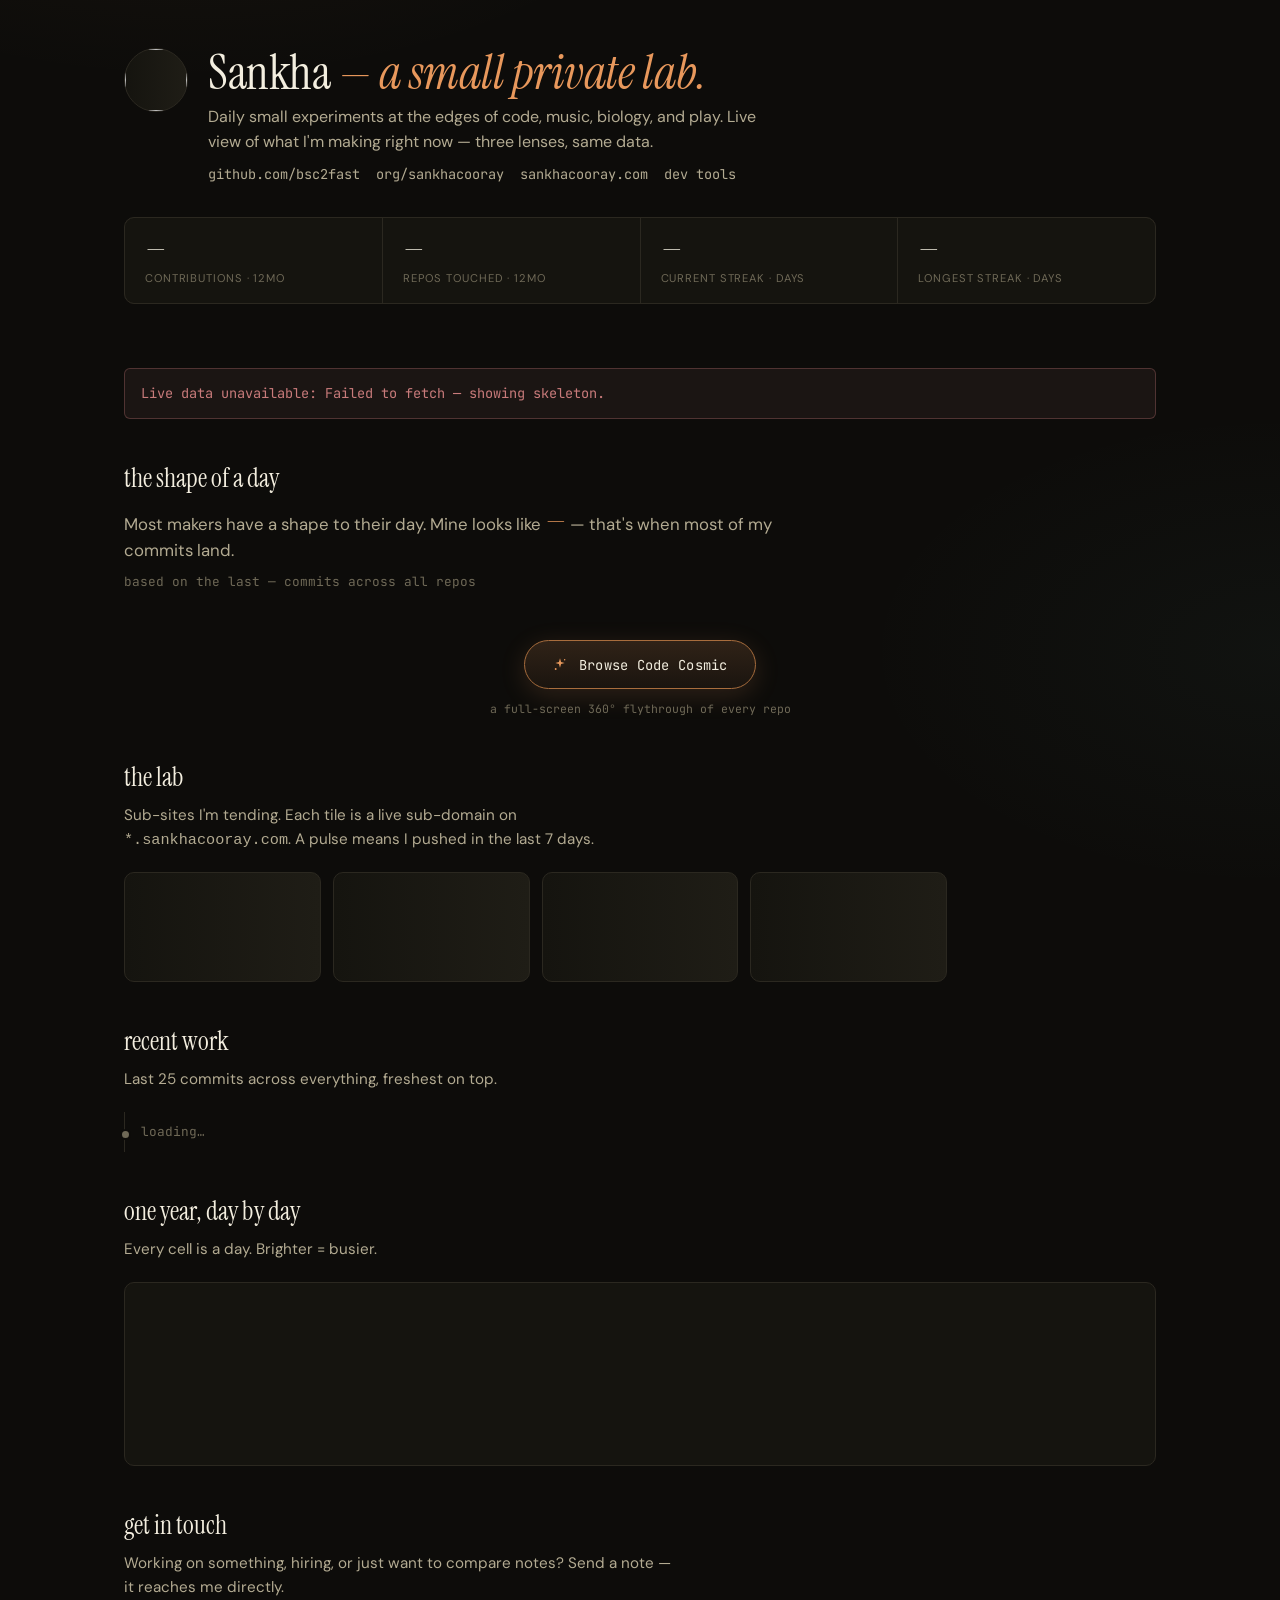
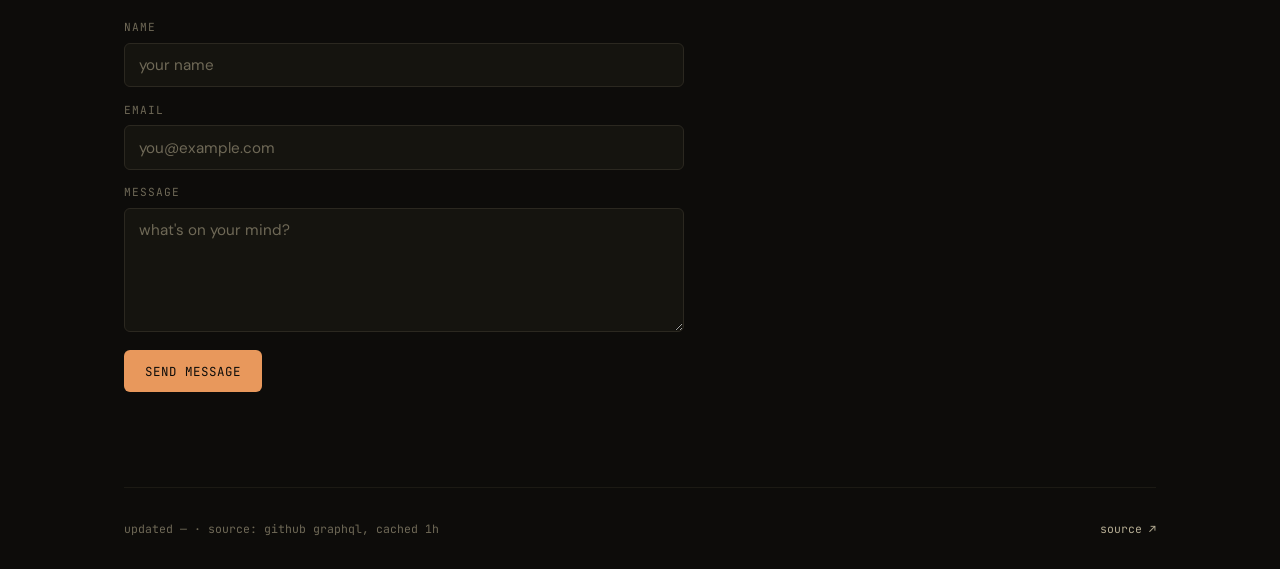
==== activity/index.html @ ef00cf11 "Turn dev into the developer-tools hub; move the GitHub activity dashboard to /activity/ - index.html" ====
<!DOCTYPE html>
<html lang="en">
<head>
<meta charset="UTF-8">
<meta name="viewport" content="width=device-width, initial-scale=1.0, viewport-fit=cover">
<title>dev — Sankha Cooray · a small private lab</title>
<meta name="description" content="Live view of what Sankha is making — a 365-day contribution canvas, the daily rhythm of commits, and a full-screen 360° cosmos of repos. Built from the GitHub GraphQL API.">
<link rel="canonical" href="https://dev.sankhacooray.com/activity/">

<meta property="og:type" content="website">
<meta property="og:site_name" content="dev — Sankha Cooray">
<meta property="og:title" content="dev — Sankha Cooray · a small private lab">
<meta property="og:description" content="Live view of what Sankha is making — a year of small daily experiments, with a 360° cosmos of every repo you can fly through.">
<meta property="og:url" content="https://dev.sankhacooray.com/activity/">
<meta property="og:image" content="https://dev.sankhacooray.com/assets/og-image.png">
<meta property="og:image:width" content="1200">
<meta property="og:image:height" content="630">
<meta property="og:image:alt" content="dev — a live view of what Sankha Cooray is making, from the GitHub API">
<meta property="og:locale" content="en_US">

<meta name="twitter:card" content="summary_large_image">
<meta name="twitter:title" content="dev — Sankha Cooray · a small private lab">
<meta name="twitter:description" content="A year of small daily experiments — with a 360° cosmos of every repo.">
<meta name="twitter:image" content="https://dev.sankhacooray.com/assets/og-image.png">
<meta name="twitter:image:alt" content="dev — a live view of what Sankha Cooray is making, from the GitHub API">

<link rel="icon" type="image/svg+xml" href="../assets/icon.svg">
<link rel="apple-touch-icon" sizes="180x180" href="../assets/apple-touch-icon.png">
<link rel="manifest" href="manifest.webmanifest">
<meta name="theme-color" content="#0d0c0a">
<meta name="apple-mobile-web-app-capable" content="yes">
<meta name="apple-mobile-web-app-status-bar-style" content="black-translucent">
<meta name="apple-mobile-web-app-title" content="dev">

<link href="https://fonts.googleapis.com/css2?family=Instrument+Serif:ital@0;1&family=DM+Sans:wght@300;400;500;600;700&family=JetBrains+Mono:wght@400;500&display=swap" rel="stylesheet">

<style>
:root {
  --bg: #0d0c0a;
  --surface: #15140f;
  --surface-2: #1f1d16;
  --border: #2b2820;
  --border-soft: #1c1a14;
  --text: #f3eedf;
  --text-dim: #b3ab92;
  --text-muted: #6f6957;
  --accent: #e8985c;        /* saffron */
  --accent-dim: #a86d3d;
  --accent-soft: rgba(232,152,92,0.10);
  --teal: #6fb8ad;          /* muted teal */
  --teal-dim: #4a847b;
  --teal-soft: rgba(111,184,173,0.10);
  --rose: #c97b7b;
  --radius: 10px;
  --radius-sm: 6px;
  --maxw: 1080px;
}

* { margin: 0; padding: 0; box-sizing: border-box; }
html { scroll-behavior: smooth; -webkit-text-size-adjust: 100%; }

body {
  font-family: 'DM Sans', system-ui, sans-serif;
  background: var(--bg);
  color: var(--text);
  min-height: 100vh;
  line-height: 1.55;
  -webkit-font-smoothing: antialiased;
  background-image:
    radial-gradient(900px 500px at 15% -10%, rgba(232,152,92,0.06), transparent 60%),
    radial-gradient(700px 400px at 100% 30%, rgba(111,184,173,0.04), transparent 60%);
}

a { color: var(--accent); text-decoration: none; }
a:hover { color: var(--text); }

.container { max-width: var(--maxw); margin: 0 auto; padding: 0 1.5rem; }

/* ───────── header ───────── */
header.site {
  padding: 3rem 0 1.5rem;
}
.site-id {
  display: flex; gap: 1.25rem; align-items: flex-start;
  flex-wrap: wrap;
}
.site-id > div { min-width: 0; flex: 1 1 240px; }
.avatar {
  width: 64px; height: 64px; border-radius: 50%;
  background: var(--surface-2);
  border: 1px solid var(--border);
  object-fit: cover;
  flex-shrink: 0;
}
.site-id h1 {
  font-family: 'Instrument Serif', serif;
  font-weight: 400;
  font-size: clamp(2.2rem, 5vw, 3rem);
  line-height: 1.05;
  letter-spacing: -0.01em;
  color: var(--text);
}
.site-id h1 .accent { color: var(--accent); font-style: italic; }
.site-id .sub {
  color: var(--text-dim);
  font-size: 1rem;
  margin-top: 0.4rem;
  max-width: 50ch;
}
.site-id .links {
  margin-top: 0.6rem;
  display: flex; gap: 0.5rem 1rem; flex-wrap: wrap;
  font-size: 0.85rem;
  font-family: 'JetBrains Mono', monospace;
  color: var(--text-muted);
}
.site-id .sub { overflow-wrap: anywhere; }
.site-id .links a { color: var(--text-dim); }
.site-id .links a:hover { color: var(--accent); }

/* ───────── stats strip ───────── */
.stats {
  display: grid;
  grid-template-columns: repeat(4, 1fr);
  gap: 1px;
  background: var(--border);
  border: 1px solid var(--border);
  border-radius: var(--radius);
  margin: 2rem 0 1.5rem;
  overflow: hidden;
}
.stat {
  background: var(--surface);
  padding: 1rem 1.25rem;
}
.stat .n {
  font-family: 'Instrument Serif', serif;
  font-size: 1.85rem;
  line-height: 1;
  color: var(--text);
}
.stat .l {
  font-size: 0.7rem;
  text-transform: uppercase;
  letter-spacing: 0.08em;
  color: var(--text-muted);
  margin-top: 0.4rem;
}
@media (max-width: 640px) {
  .stats { grid-template-columns: repeat(2, 1fr); }
}

/* ───────── view container ───────── */
.view { display: none; }
.view.active { display: block; }

section.block { margin: 2.5rem 0; }
section.block h2 {
  font-family: 'Instrument Serif', serif;
  font-weight: 400;
  font-size: 1.6rem;
  color: var(--text);
  margin-bottom: 0.4rem;
}
section.block .lead {
  color: var(--text-dim);
  font-size: 0.95rem;
  max-width: 55ch;
  margin-bottom: 1.25rem;
}

/* ───────── LAB view ───────── */
.lab-grid {
  display: grid;
  grid-template-columns: repeat(auto-fill, minmax(170px, 1fr));
  gap: 0.75rem;
}
.lab-tile {
  --card-glow: rgba(232,152,92,0.18);   /* saffron (default) */
  background: var(--surface);
  border: 1px solid var(--border);
  border-radius: var(--radius);
  padding: 1rem;
  display: flex; flex-direction: column;
  min-height: 110px;
  position: relative;
  transition: border-color 160ms, background 160ms;
  overflow: hidden;
}
/* cycle the brand palette across the grid */
.lab-tile:nth-child(3n+2) { --card-glow: rgba(111,184,173,0.18); } /* teal */
.lab-tile:nth-child(3n)   { --card-glow: rgba(201,123,123,0.20); } /* rose */
/* imbalanced gradient wash — anchored off-corner, revealed on hover */
.lab-tile::before {
  content: "";
  position: absolute;
  inset: 0;
  z-index: 0;
  border-radius: inherit;
  background:
    radial-gradient(135% 105% at 12% 0%, var(--card-glow), transparent 58%),
    radial-gradient(90% 80% at 108% 112%, var(--card-glow), transparent 62%);
  opacity: 0;
  transition: opacity 200ms ease;
  pointer-events: none;
}
.lab-tile > * { position: relative; z-index: 1; }
.lab-tile:hover::before { opacity: 1; }
.lab-tile:hover {
  background: var(--surface-2);
}
.lab-tile .tname {
  font-family: 'JetBrains Mono', monospace;
  font-size: 0.85rem;
  color: var(--text);
  font-weight: 500;
  line-height: 1.25;
  word-break: break-word;
}
.lab-tile .tdesc {
  font-size: 0.78rem;
  color: var(--text-dim);
  margin-top: 0.4rem;
  flex: 1;
  display: -webkit-box;
  -webkit-line-clamp: 3;
  -webkit-box-orient: vertical;
  overflow: hidden;
}
.lab-tile .tmeta {
  display: flex; justify-content: space-between; align-items: center;
  margin-top: 0.75rem;
  font-family: 'JetBrains Mono', monospace;
  font-size: 0.7rem;
  color: var(--text-muted);
}
.lab-tile .lang-dot {
  display: inline-block;
  width: 8px; height: 8px;
  border-radius: 50%;
  margin-right: 0.4rem;
  vertical-align: middle;
}
.lab-tile .pulse {
  position: absolute; top: 0.6rem; right: 0.6rem;
  width: 7px; height: 7px; border-radius: 50%;
  background: var(--accent);
  box-shadow: 0 0 0 0 var(--accent);
}
.lab-tile.fresh .pulse { animation: pulse 1.8s ease-out infinite; }
@keyframes pulse {
  0%   { box-shadow: 0 0 0 0 rgba(232,152,92,0.55); }
  70%  { box-shadow: 0 0 0 10px rgba(232,152,92,0); }
  100% { box-shadow: 0 0 0 0 rgba(232,152,92,0); }
}

/* commit feed */
.commit-feed {
  list-style: none;
  border-left: 1px solid var(--border);
  padding-left: 1rem;
}
.commit-feed li {
  padding: 0.65rem 0;
  border-bottom: 1px dashed var(--border-soft);
  position: relative;
}
.commit-feed li:last-child { border-bottom: 0; }
.commit-feed li::before {
  content: '';
  position: absolute;
  left: -1.3rem;
  top: 1.05rem;
  width: 7px; height: 7px;
  border-radius: 50%;
  background: var(--text-muted);
  border: 2px solid var(--bg);
}
.commit-feed li.fresh::before { background: var(--accent); }
.commit-feed .cmsg {
  color: var(--text);
  font-size: 0.92rem;
  line-height: 1.4;
}
.commit-feed .cmeta {
  font-family: 'JetBrains Mono', monospace;
  font-size: 0.72rem;
  color: var(--text-muted);
  margin-top: 0.2rem;
}
.commit-feed .cmeta a { color: var(--text-dim); }
.commit-feed .cmeta a:hover { color: var(--accent); }

/* contribution calendar */
.calendar-wrap {
  background: var(--surface);
  border: 1px solid var(--border);
  border-radius: var(--radius);
  padding: 1rem;
  overflow-x: auto;
}
.calendar-svg { display: block; min-width: 100%; }
.cal-cell { transition: fill 200ms; }
.cal-month-label, .cal-weekday-label {
  font-family: 'JetBrains Mono', monospace;
  font-size: 9px;
  fill: var(--text-muted);
}

/* ───────── RHYTHM · flattened summary ───────── */
.rhythm-line {
  color: var(--text-dim);
  font-size: 1.05rem;
  max-width: 56ch;
  margin-bottom: 0.6rem;
}
.rhythm-line .big {
  font-family: 'Instrument Serif', serif;
  font-size: 1.9rem;
  color: var(--accent);
  font-style: italic;
  line-height: 1;
}

/* ───────── "Browse Code Cosmic" feature button (centered CTA) ───────── */
.cosmic-cta {
  display: flex; flex-direction: column; align-items: center;
  text-align: center;
  margin: 3rem 0 2.5rem;
}
.cosmic-launch {
  display: inline-flex; align-items: center; gap: 0.65rem;
  padding: 0.9rem 1.7rem;
  background: linear-gradient(180deg, rgba(232,152,92,0.16), rgba(232,152,92,0.06));
  border: 1px solid var(--accent-dim);
  border-radius: 999px;
  color: var(--text);
  font-family: 'JetBrains Mono', monospace;
  font-size: 0.86rem;
  letter-spacing: 0.02em;
  cursor: pointer;
  box-shadow: 0 6px 26px rgba(232,152,92,0.16);
  transition: border-color 200ms, color 200ms, transform 160ms, box-shadow 200ms, background 200ms;
}
.cosmic-launch:hover {
  color: var(--bg);
  background: var(--accent);
  border-color: var(--accent);
  box-shadow: 0 10px 34px rgba(232,152,92,0.32);
}
.cosmic-launch .fab-spark {
  width: 16px; height: 16px; color: var(--accent); flex: 0 0 auto;
  animation: fab-twinkle 3.2s ease-in-out infinite;
}
.cosmic-launch:hover .fab-spark { color: var(--bg); }
@keyframes fab-twinkle {
  0%, 100% { opacity: 0.6; transform: scale(0.92) rotate(0deg); }
  50%      { opacity: 1;   transform: scale(1.08) rotate(8deg); }
}
.cosmic-cta-sub {
  margin-top: 0.7rem;
  font-family: 'JetBrains Mono', monospace;
  font-size: 0.72rem;
  color: var(--text-muted);
}

/* ───────── COSMIC · full-screen 360° overlay ───────── */
.cosmic-overlay {
  position: fixed; inset: 0;
  z-index: 1000;
  background: radial-gradient(ellipse at 50% 45%, #14120d 0%, #060504 70%, #000 100%);
  overflow: hidden;
  touch-action: none;
  opacity: 0;
  transition: opacity 320ms ease;
}
.cosmic-overlay[hidden] { display: none; }
.cosmic-overlay.show { opacity: 1; }
#cosmic-canvas { position: absolute; inset: 0; width: 100%; height: 100%; display: block; }

/* center reticle — the "you are looking here" focus ring */
.cosmic-reticle {
  position: absolute; left: 50%; top: 50%;
  width: 46px; height: 46px; margin: -23px 0 0 -23px;
  border: 1px solid rgba(243,238,223,0.22);
  border-radius: 50%;
  pointer-events: none;
  transition: border-color 160ms, transform 160ms;
}
.cosmic-reticle::after {
  content: ''; position: absolute; left: 50%; top: 50%;
  width: 3px; height: 3px; margin: -1.5px 0 0 -1.5px;
  border-radius: 50%; background: rgba(243,238,223,0.45);
}
.cosmic-overlay.locked .cosmic-reticle {
  border-color: var(--accent);
  transform: scale(1.12);
}

/* floating tooltip / label for the focused star */
.cosmic-tip {
  position: absolute;
  pointer-events: none;
  transform: translate(-50%, -140%);
  background: rgba(8,7,5,0.86);
  border: 1px solid var(--border);
  border-radius: var(--radius-sm);
  padding: 0.55rem 0.7rem;
  font-family: 'JetBrains Mono', monospace;
  font-size: 0.76rem;
  color: var(--text);
  max-width: 260px;
  opacity: 0;
  transition: opacity 140ms;
  z-index: 1010;
  white-space: nowrap;
}
.cosmic-tip.show { opacity: 1; }
.cosmic-tip .tt-name { color: var(--accent); font-weight: 500; }
.cosmic-tip .tt-meta { color: var(--text-dim); font-size: 0.7rem; margin-top: 0.25rem; white-space: normal; }
.cosmic-tip .tt-open { color: var(--teal); font-size: 0.66rem; margin-top: 0.4rem; letter-spacing: 0.05em; }

/* overlay chrome */
.cosmic-ui {
  position: absolute; left: 1.5rem; bottom: 1.4rem;
  z-index: 1010; pointer-events: none;
  max-width: min(70vw, 460px);
}
.cosmic-ui .cosmic-title {
  font-family: 'Instrument Serif', serif;
  font-size: 1.7rem; color: var(--text); line-height: 1;
}
.cosmic-ui .cosmic-hint {
  margin-top: 0.5rem;
  font-family: 'JetBrains Mono', monospace;
  font-size: 0.72rem; color: var(--text-muted); line-height: 1.5;
}
.cosmic-legend {
  position: absolute; right: 1.5rem; bottom: 1.4rem;
  z-index: 1010; pointer-events: none;
  display: flex; flex-direction: column; gap: 0.35rem;
  font-family: 'JetBrains Mono', monospace;
  font-size: 0.68rem; color: var(--text-muted);
  text-align: right;
}
@media (max-width: 640px) { .cosmic-legend { display: none; } }
.cosmic-close {
  position: absolute; right: 1.1rem; top: 1.1rem;
  z-index: 1010;
  width: 42px; height: 42px; border-radius: 50%;
  display: grid; place-items: center;
  background: rgba(8,7,5,0.6);
  border: 1px solid var(--border);
  color: var(--text-dim);
  font-size: 1.1rem; cursor: pointer;
  backdrop-filter: blur(6px); -webkit-backdrop-filter: blur(6px);
  transition: color 160ms, border-color 160ms, transform 160ms;
}
.cosmic-close:hover { color: var(--text); border-color: var(--accent-dim); transform: rotate(90deg); }
.cosmic-motion {
  position: absolute; left: 50%; top: 50%; transform: translate(-50%, -50%);
  z-index: 1020;
  padding: 0.85rem 1.4rem;
  background: var(--accent); color: var(--bg);
  border: 0; border-radius: 999px;
  font-family: 'JetBrains Mono', monospace;
  font-size: 0.82rem; letter-spacing: 0.02em; cursor: pointer;
  box-shadow: 0 8px 30px rgba(232,152,92,0.3);
}
.cosmic-motion[hidden] { display: none; }

/* ───────── footer ───────── */
footer.site {
  margin: 4rem 0 2rem;
  padding-top: 2rem;
  border-top: 1px solid var(--border-soft);
  color: var(--text-muted);
  font-family: 'JetBrains Mono', monospace;
  font-size: 0.72rem;
  display: flex; justify-content: space-between; flex-wrap: wrap; gap: 0.5rem;
}
footer.site a { color: var(--text-dim); }
footer.site a:hover { color: var(--accent); }

/* ───────── claude · "developing now" ───────── */
.claude-card {
  display: flex; align-items: center; flex-wrap: wrap;
  gap: 1.25rem 2rem;
  background: var(--surface);
  border: 1px solid var(--border);
  border-radius: var(--radius);
  padding: 1rem 1.25rem;
}
.claude-status {
  display: flex; align-items: center; gap: 0.6rem;
  font-family: 'JetBrains Mono', monospace;
  font-size: 0.85rem;
  color: var(--text-dim);
  flex: 1 1 auto;
}
.claude-status .claude-state { color: var(--text); }
.claude-dot {
  width: 9px; height: 9px; border-radius: 50%;
  background: var(--text-muted);
  flex: 0 0 auto;
}
.claude-card.live .claude-dot {
  background: var(--accent);
  box-shadow: 0 0 0 0 var(--accent);
  animation: pulse 1.8s ease-out infinite;
}
.claude-card.live .claude-state { color: var(--accent); }
.claude-metrics {
  display: flex; gap: 1.75rem;
  flex: 0 0 auto;
}
.claude-metrics .cm-n {
  font-family: 'Instrument Serif', serif;
  font-size: 1.5rem; line-height: 1;
  color: var(--text);
}
.claude-metrics .cm-l {
  font-size: 0.65rem;
  text-transform: uppercase;
  letter-spacing: 0.08em;
  color: var(--text-muted);
  margin-top: 0.35rem;
}
@media (max-width: 520px) {
  .claude-metrics { gap: 1.25rem; }
  .claude-metrics .cm-n { font-size: 1.25rem; }
}

/* ───────── loading / error ───────── */
.skeleton {
  background: linear-gradient(90deg, var(--surface) 0%, var(--surface-2) 50%, var(--surface) 100%);
  background-size: 200% 100%;
  animation: shimmer 1.4s linear infinite;
}
@keyframes shimmer {
  0% { background-position: 200% 0; }
  100% { background-position: -200% 0; }
}
.error-banner {
  padding: 0.85rem 1rem;
  background: rgba(201,123,123,0.08);
  border: 1px solid rgba(201,123,123,0.3);
  border-radius: var(--radius-sm);
  color: var(--rose);
  font-size: 0.85rem;
  font-family: 'JetBrains Mono', monospace;
  margin: 1rem 0;
}
.muted { color: var(--text-muted); font-size: 0.8rem; font-family: 'JetBrains Mono', monospace; }

/* ───────── contact form ───────── */
.cf-wrap { max-width: 560px; }
.cf-form[hidden] { display: none; }
.cf-form fieldset { border: 0; margin: 0; padding: 0; display: grid; gap: 0.9rem; }
.cf-form fieldset[disabled] { opacity: .55; }
.cf-field { display: grid; gap: 0.4rem; }
.cf-field label { font-family: 'JetBrains Mono', monospace; font-size: 0.7rem; text-transform: uppercase; letter-spacing: 1px; color: var(--text-muted); }
.cf-field input, .cf-field textarea { width: 100%; box-sizing: border-box; background: var(--surface); border: 1px solid var(--border); border-radius: var(--radius-sm); color: var(--text); font-family: inherit; font-size: 0.95rem; padding: 0.7rem 0.85rem; resize: vertical; transition: border-color .18s ease, box-shadow .18s ease; }
.cf-field input:focus, .cf-field textarea:focus { outline: none; border-color: var(--accent); box-shadow: 0 0 0 3px var(--accent-soft); }
.cf-field input::placeholder, .cf-field textarea::placeholder { color: var(--text-muted); }
.cf-hp { position: absolute; left: -9999px; width: 1px; height: 1px; overflow: hidden; }
.cf-submit { margin-top: 1.1rem; display: inline-flex; align-items: center; justify-content: center; gap: 0.6rem; background: var(--accent); color: var(--bg); border: 0; border-radius: var(--radius-sm); cursor: pointer; font-family: 'JetBrains Mono', monospace; font-size: 0.78rem; text-transform: uppercase; letter-spacing: 1px; padding: 0.8rem 1.3rem; transition: opacity .18s ease, transform .12s ease; }
.cf-submit:hover { opacity: .9; }
.cf-submit:active { transform: translateY(1px); }
.cf-submit.is-loading { pointer-events: none; opacity: .85; }
.cf-spinner { display: none; width: 14px; height: 14px; border: 2px solid rgba(0,0,0,.3); border-top-color: var(--bg); border-radius: 50%; animation: cf-spin .7s linear infinite; }
.cf-submit.is-loading .cf-spinner { display: inline-block; }
@keyframes cf-spin { to { transform: rotate(360deg); } }
.cf-status { min-height: 18px; margin: 0.8rem 0 0; font-size: 0.85rem; color: #ef6b6b; }
.cf-success { padding: 0.5rem 0; }
.cf-success[hidden] { display: none; }
.cf-check { width: 50px; height: 50px; margin-bottom: 1rem; display: grid; place-items: center; border-radius: 50%; background: var(--accent-soft); color: var(--accent); }
.cf-success h3 { font-family: 'Instrument Serif', serif; font-weight: 400; font-size: 1.5rem; }
.cf-success p { color: var(--text-dim); margin: 0.4rem 0 0; font-size: 0.95rem; }
.cf-again { margin-top: 1.2rem; background: transparent; border: 1px solid var(--border); color: var(--text-dim); border-radius: var(--radius-sm); cursor: pointer; font-family: 'JetBrains Mono', monospace; font-size: 0.72rem; text-transform: uppercase; letter-spacing: 1px; padding: 0.6rem 1rem; transition: border-color .18s ease, color .18s ease; }
.cf-again:hover { border-color: var(--accent); color: var(--text); }
</style>
</head>
<body>

<div class="container">

  <header class="site">
    <div class="site-id">
      <img id="avatar" class="avatar skeleton" alt="">
      <div>
        <h1>Sankha <span class="accent">— a small private lab.</span></h1>
        <p class="sub" id="bio">Daily small experiments at the edges of code, music, biology, and play. Live view of what I'm making right now — three lenses, same data.</p>
        <div class="links">
          <a id="link-gh" href="https://github.com/bsc2fast" target="_blank" rel="noopener">github.com/bsc2fast</a>
          <a href="https://github.com/sankhacooray" target="_blank" rel="noopener">org/sankhacooray</a>
          <a href="https://sankhacooray.com" target="_blank" rel="noopener">sankhacooray.com</a>
          <a href="/">dev tools</a>
        </div>
      </div>
    </div>

    <div class="stats" id="stats">
      <div class="stat"><div class="n" id="s-contrib">—</div><div class="l">contributions · 12mo</div></div>
      <div class="stat"><div class="n" id="s-repos">—</div><div class="l">repos touched · 12mo</div></div>
      <div class="stat"><div class="n" id="s-streak">—</div><div class="l">current streak · days</div></div>
      <div class="stat"><div class="n" id="s-longest">—</div><div class="l">longest streak · days</div></div>
    </div>

  </header>

  <main>

    <!-- ───────────── LAB ───────────── -->
    <section class="view view-lab active" id="view-lab">
      <section class="block" id="claude-block" hidden>
        <h2>building with claude</h2>
        <p class="lead">My daily AI pair. The dot is live when a Claude Code session is actively running on my machine right now.</p>
        <div class="claude-card" id="claude-card">
          <div class="claude-status">
            <span class="claude-dot"></span>
            <span class="claude-state" id="claude-state">checking…</span>
          </div>
          <div class="claude-metrics">
            <div><div class="cm-n" id="claude-tok-today">—</div><div class="cm-l">tokens · today</div></div>
            <div><div class="cm-n" id="claude-tok-week">—</div><div class="cm-l">tokens · 7d</div></div>
            <div><div class="cm-n" id="claude-sess-week">—</div><div class="cm-l">sessions · 7d</div></div>
          </div>
        </div>
      </section>

      <section class="block" id="rhythm-block">
        <h2>the shape of a day</h2>
        <p class="rhythm-line">Most makers have a shape to their day. Mine looks like <span class="big" id="peak-hour">—</span> — that's when most of my commits land.</p>
        <p class="muted">based on the last <span id="rhythm-n">—</span> commits across all repos</p>
      </section>

      <section class="cosmic-cta">
        <button class="cosmic-launch" id="cosmicFab" type="button" aria-label="Browse Code Cosmic — open the full-screen 360° cosmos">
          <svg class="fab-spark" viewBox="0 0 24 24" fill="currentColor" aria-hidden="true">
            <path d="M12 2l1.6 5.4L19 9l-5.4 1.6L12 16l-1.6-5.4L5 9l5.4-1.6L12 2z"/>
            <circle cx="19" cy="4" r="1.1"/><circle cx="5.5" cy="18" r="1.4"/>
          </svg>
          <span class="fab-label">Browse Code Cosmic</span>
        </button>
        <p class="cosmic-cta-sub">a full-screen 360° flythrough of every repo</p>
      </section>

      <section class="block">
        <h2>the lab</h2>
        <p class="lead">Sub-sites I'm tending. Each tile is a live sub-domain on <code>*.sankhacooray.com</code>. A pulse means I pushed in the last 7 days.</p>
        <div class="lab-grid" id="lab-grid">
          <div class="lab-tile skeleton" style="height:110px"></div>
          <div class="lab-tile skeleton" style="height:110px"></div>
          <div class="lab-tile skeleton" style="height:110px"></div>
          <div class="lab-tile skeleton" style="height:110px"></div>
        </div>
      </section>

      <section class="block">
        <h2>recent work</h2>
        <p class="lead">Last 25 commits across everything, freshest on top.</p>
        <ul class="commit-feed" id="commit-feed">
          <li class="muted">loading…</li>
        </ul>
      </section>

      <section class="block">
        <h2>one year, day by day</h2>
        <p class="lead">Every cell is a day. Brighter = busier.</p>
        <div class="calendar-wrap"><svg class="calendar-svg" id="calendar-svg"></svg></div>
      </section>

      <section class="block" id="contact">
        <h2>get in touch</h2>
        <p class="lead">Working on something, hiring, or just want to compare notes? Send a note &mdash; it reaches me directly.</p>
        <div class="cf-wrap">
          <form class="cf-form" id="cfForm" novalidate>
            <fieldset id="cfFields">
              <div class="cf-field">
                <label for="cf-name">name</label>
                <input id="cf-name" name="name" type="text" autocomplete="name" required maxlength="200" placeholder="your name" />
              </div>
              <div class="cf-field">
                <label for="cf-email">email</label>
                <input id="cf-email" name="email" type="email" autocomplete="email" required maxlength="200" placeholder="you@example.com" />
              </div>
              <div class="cf-field">
                <label for="cf-message">message</label>
                <textarea id="cf-message" name="message" rows="5" required maxlength="5000" placeholder="what's on your mind?"></textarea>
              </div>
              <div class="cf-hp" aria-hidden="true">
                <label for="cf-company">company</label>
                <input id="cf-company" name="company" type="text" tabindex="-1" autocomplete="off" />
              </div>
            </fieldset>
            <button class="cf-submit" id="cfSubmit" type="submit">
              <span class="cf-label">send message</span>
              <span class="cf-spinner" aria-hidden="true"></span>
            </button>
            <p class="cf-status" id="cfStatus" role="status" aria-live="polite"></p>
          </form>
          <div class="cf-success" id="cfSuccess" hidden>
            <div class="cf-check" aria-hidden="true">
              <svg viewBox="0 0 24 24" width="24" height="24" fill="none" stroke="currentColor" stroke-width="2.5"><path d="M5 13l4 4L19 7"/></svg>
            </div>
            <h3>message sent</h3>
            <p>Thanks for reaching out &mdash; I'll get back to you soon.</p>
            <button class="cf-again" id="cfAgain" type="button">send another</button>
          </div>
        </div>
      </section>

      <script>
      (function () {
        "use strict";
        var APPS_SCRIPT_URL = "https://script.google.com/macros/s/AKfycbzVh7KHZDVkO29XaSiF1zP7LqvwzPy_5yPs4GN4aAofezUaaWaSt36MAwxty_CXe_aSlQ/exec";
        var form = document.getElementById("cfForm");
        if (!form) return;
        var fields = document.getElementById("cfFields");
        var btn = document.getElementById("cfSubmit");
        var statusEl = document.getElementById("cfStatus");
        var success = document.getElementById("cfSuccess");
        var again = document.getElementById("cfAgain");
        var label = btn.querySelector(".cf-label");
        var labelText = label ? label.textContent : "send message";
        function setLoading(loading) {
          fields.disabled = loading; btn.disabled = loading;
          btn.classList.toggle("is-loading", loading);
          btn.setAttribute("aria-busy", loading ? "true" : "false");
          if (label) label.textContent = loading ? "sending…" : labelText;
        }
        function showError(msg) { statusEl.style.color = "#ef6b6b"; statusEl.textContent = msg; }
        function showSuccess() {
          statusEl.textContent = ""; form.hidden = true;
          if (success) { success.hidden = false; success.scrollIntoView({ behavior: "smooth", block: "center" }); }
        }
        function resetToForm() {
          if (success) success.hidden = true; form.reset(); form.hidden = false; statusEl.textContent = "";
          var first = document.getElementById("cf-name");
          if (first) setTimeout(function () { first.focus(); }, 150);
        }
        if (again) again.addEventListener("click", resetToForm);
        form.addEventListener("submit", function (e) {
          e.preventDefault(); statusEl.textContent = "";
          if (!form.checkValidity()) { form.reportValidity(); return; }
          var payload = {
            name: form.elements["name"].value,
            email: form.elements["email"].value,
            message: form.elements["message"].value,
            company: form.elements["company"].value,
            userAgent: navigator.userAgent,
            source: "dev.sankhacooray.com"
          };
          setLoading(true);
          fetch(APPS_SCRIPT_URL, {
            method: "POST",
            headers: { "Content-Type": "text/plain;charset=utf-8" },
            body: JSON.stringify(payload),
            redirect: "follow"
          })
            .then(function (r) { return r.json(); })
            .then(function (data) {
              if (data && data.ok) showSuccess();
              else showError((data && data.message) || "Something went wrong. Please try again.");
            })
            .catch(function () { showError("Network error — please try again, or reach me on LinkedIn."); })
            .finally(function () { setLoading(false); });
        });
      })();
      </script>

    </section>

  </main>

  <footer class="site">
    <div>updated <span id="generated">—</span> · source: github graphql, cached 1h</div>
    <div><a href="https://github.com/sankhacooray/dev-sankhacooray-com" target="_blank" rel="noopener">source ↗</a></div>
  </footer>

</div>

<!-- ───────── full-screen 360° cosmos ───────── -->
<div class="cosmic-overlay" id="cosmicOverlay" hidden aria-hidden="true">
  <canvas id="cosmic-canvas"></canvas>
  <div class="cosmic-reticle" aria-hidden="true"></div>
  <div class="cosmic-tip" id="cosmic-tip"></div>
  <div class="cosmic-ui">
    <div class="cosmic-title">code cosmos</div>
    <p class="cosmic-hint" id="cosmic-hint">swipe on your trackpad — or drag — to glide across the 360° · click a star to open it</p>
  </div>
  <div class="cosmic-legend">
    <span><span style="color:var(--accent)">●</span> touched this week</span>
    <span><span style="color:var(--teal)">●</span> touched this month</span>
    <span><span style="color:var(--text-muted)">●</span> older</span>
  </div>
  <button class="cosmic-close" id="cosmicClose" type="button" aria-label="Close cosmos">✕</button>
  <button class="cosmic-motion" id="cosmicMotion" type="button" hidden>Enable motion to look around</button>
</div>

<script>
const PROXY_URL = 'https://script.google.com/macros/s/AKfycbwE3X7K81BpihyxwlXHO_xvJJGVFLUbTS1eZH5slQAi_v7f0B51PYZqeymjnM_nfoBFow/exec';
const CACHE_KEY = 'dev_sk_v1';
const CACHE_TTL_MS = 30 * 60 * 1000;

// Claude "developing now" status — the analytics proxy's /exec URL
// (analytics-sankhacooray-com). Leave '' to keep the panel hidden until
// the proxy is deployed. The ?source=claude slice is appended below.
const CLAUDE_PROXY_URL = 'https://script.google.com/macros/s/AKfycbwvNZxtG3yOd2YUCDjRxUt9x9BcDP2St-ywC8WcecI_TcqirM3crgTW0qaR_712JTdhdw/exec';

// ────────────────────────────────────────────── data
let DATA = null;

async function load() {
  try {
    const cached = readCache();
    if (cached) { DATA = cached; render(); }
    const fresh = await fetch(PROXY_URL).then(r => r.json());
    if (fresh.error) throw new Error(fresh.error);
    DATA = fresh;
    writeCache(fresh);
    render();
  } catch (err) {
    if (!DATA) showError(err.message);
    console.error(err);
  }
}
function readCache() {
  try {
    const raw = localStorage.getItem(CACHE_KEY); if (!raw) return null;
    const { ts, data } = JSON.parse(raw);
    if (Date.now() - ts > CACHE_TTL_MS) return null;
    return data;
  } catch { return null; }
}
function writeCache(data) {
  try { localStorage.setItem(CACHE_KEY, JSON.stringify({ ts: Date.now(), data })); } catch {}
}
function showError(msg) {
  const el = document.createElement('div');
  el.className = 'error-banner';
  el.textContent = 'Live data unavailable: ' + msg + ' — showing skeleton.';
  document.querySelector('main').prepend(el);
}

// ────────────────────────────────────────────── render
function render() {
  if (!DATA) return;
  // header
  if (DATA.user) {
    const a = document.getElementById('avatar');
    a.src = DATA.user.avatar; a.classList.remove('skeleton');
    if (DATA.user.bio) document.getElementById('bio').textContent = DATA.user.bio;
    if (DATA.user.login) document.getElementById('link-gh').textContent = 'github.com/' + DATA.user.login;
  }
  // stats
  if (DATA.totals) {
    document.getElementById('s-contrib').textContent = fmt(DATA.totals.commitsLast12Months);
    document.getElementById('s-repos').textContent = fmt(DATA.totals.reposWithCommits);
    document.getElementById('s-streak').textContent = fmt(DATA.totals.currentStreak);
    document.getElementById('s-longest').textContent = fmt(DATA.totals.longestStreak);
  }
  renderLab();
  renderCommits();
  renderCalendar();
  renderRhythmSummary();
  if (cosmicOpen) buildCosmicStars();   // refresh the cosmos if it's open when fresh data lands
  if (DATA.generatedAt) {
    document.getElementById('generated').textContent = relTime(DATA.generatedAt);
  }
}

function fmt(n) { return n == null ? '—' : n.toString(); }
function relTime(iso) {
  const d = new Date(iso); const s = Math.floor((Date.now() - d) / 1000);
  if (s < 60) return s + 's ago';
  if (s < 3600) return Math.floor(s/60) + 'm ago';
  if (s < 86400) return Math.floor(s/3600) + 'h ago';
  return Math.floor(s/86400) + 'd ago';
}
function daysAgo(iso) { return Math.floor((Date.now() - new Date(iso)) / 86400000); }

// ────────────────────────────────────────────── LAB · grid of repos
function renderLab() {
  const grid = document.getElementById('lab-grid');
  // Show *-sankhacooray-com tiles first (the "lab"), then top user repos
  const labRepos = (DATA.orgRepos || []).filter(r => r.name.endsWith('-sankhacooray-com') || (DATA.orgRepos || []).length < 8);
  const others = (DATA.orgRepos || []).filter(r => !labRepos.includes(r));
  const list = [...labRepos, ...others].slice(0, 24);
  if (!list.length) { grid.innerHTML = '<p class="muted">no repos loaded</p>'; return; }
  grid.innerHTML = list.map(r => {
    const da = daysAgo(r.pushedAt);
    const fresh = da <= 7;
    const subdomain = r.name.replace(/-sankhacooray-com$/, '');
    const displayName = r.name.endsWith('-sankhacooray-com')
      ? subdomain + '<span style="color:var(--text-muted)">.sankhacooray.com</span>'
      : r.name;
    return `
      <a class="lab-tile ${fresh ? 'fresh' : ''}" href="${r.url}" target="_blank" rel="noopener">
        ${fresh ? '<span class="pulse"></span>' : ''}
        <div class="tname">${displayName}</div>
        <div class="tdesc">${escapeHtml(r.description || '')}</div>
        <div class="tmeta">
          <span>${r.language ? `<span class="lang-dot" style="background:${r.languageColor||'#888'}"></span>${r.language}` : ''}</span>
          <span>${da === 0 ? 'today' : da + 'd'}</span>
        </div>
      </a>`;
  }).join('');
}

function escapeHtml(s) {
  return String(s).replace(/[&<>"']/g, c => ({'&':'&amp;','<':'&lt;','>':'&gt;','"':'&quot;',"'":'&#39;'}[c]));
}

// ────────────────────────────────────────────── LAB · commit feed
function renderCommits() {
  const ul = document.getElementById('commit-feed');
  const list = (DATA.recentCommits || []).slice(0, 25);
  if (!list.length) { ul.innerHTML = '<li class="muted">no recent commits</li>'; return; }
  ul.innerHTML = list.map(c => {
    const da = daysAgo(c.committedDate);
    const fresh = da <= 1;
    return `
      <li class="${fresh ? 'fresh' : ''}">
        <div class="cmsg">${escapeHtml(c.messageHeadline)}</div>
        <div class="cmeta">
          <a href="${c.url}" target="_blank" rel="noopener">${c.repoOwner}/${c.repoName}</a>
          · ${relTime(c.committedDate)}
          · ${c.oid.slice(0,7)}
        </div>
      </li>`;
  }).join('');
}

// ────────────────────────────────────────────── LAB · contribution calendar
function renderCalendar() {
  const svg = document.getElementById('calendar-svg');
  const days = (DATA.contributionCalendar && DATA.contributionCalendar.days) || [];
  if (!days.length) { svg.innerHTML = ''; return; }
  const cell = 11, gap = 2;
  const weeks = Math.ceil(days.length / 7);
  const w = weeks * (cell + gap) + 30, h = 7 * (cell + gap) + 20;
  svg.setAttribute('viewBox', `0 0 ${w} ${h}`);
  svg.setAttribute('width', w);
  svg.setAttribute('height', h);

  // colour ramp — saffron scale
  const max = Math.max(1, ...days.map(d => d.contributionCount));
  function color(n) {
    if (n === 0) return '#1c1a14';
    const t = Math.min(1, n / Math.max(4, max * 0.6));
    // interpolate from dim accent to bright accent
    const dim = [50, 33, 22], bright = [232, 152, 92];
    const c = dim.map((d, i) => Math.round(d + (bright[i] - d) * t));
    return `rgb(${c.join(',')})`;
  }

  const firstWeekday = new Date(days[0].date).getDay(); // 0=Sun
  let svgChildren = '';
  // weekday labels
  ['Mon','Wed','Fri'].forEach((lbl, i) => {
    const wIdx = [1,3,5][i];
    const y = 12 + wIdx * (cell + gap) + cell - 2;
    svgChildren += `<text class="cal-weekday-label" x="0" y="${y}">${lbl}</text>`;
  });
  // month labels
  let lastMonth = -1;
  days.forEach((d, i) => {
    const date = new Date(d.date);
    const wIdx = Math.floor((i + firstWeekday) / 7);
    const dIdx = (i + firstWeekday) % 7;
    if (date.getDate() <= 7 && date.getMonth() !== lastMonth) {
      lastMonth = date.getMonth();
      const x = 22 + wIdx * (cell + gap);
      svgChildren += `<text class="cal-month-label" x="${x}" y="9">${date.toLocaleString('en',{month:'short'}).toLowerCase()}</text>`;
    }
    const x = 22 + wIdx * (cell + gap);
    const y = 12 + dIdx * (cell + gap);
    svgChildren += `<rect class="cal-cell" x="${x}" y="${y}" width="${cell}" height="${cell}" rx="2" fill="${color(d.contributionCount)}"><title>${d.date} · ${d.contributionCount}</title></rect>`;
  });
  svg.innerHTML = svgChildren;
}

// ────────────────────────────────────────────── RHYTHM · flattened summary
function renderRhythmSummary() {
  if (!DATA || !DATA.hoursOfDay) return;
  const h = DATA.hoursOfDay;
  const total = h.reduce((a, b) => a + b, 0);
  const peakIdx = h.indexOf(Math.max(...h));
  document.getElementById('peak-hour').textContent = formatHour(peakIdx) + ' SGT';
  document.getElementById('rhythm-n').textContent = total;
}
function formatHour(h) {
  if (h === 0) return 'midnight';
  if (h === 12) return 'noon';
  return (h % 12 || 12) + (h < 12 ? 'am' : 'pm');
}

// ════════════════════════════════════════════════════════════════════════
// COSMIC · full-screen 360° starfield
// Every repo is a star fixed on a unit sphere around the viewer. You navigate
// by rotating the camera: on desktop, push the cursor to a screen edge to fly
// along that bearing (auto-scroll); on mobile, the device-orientation sensors
// steer the camera so you physically point the phone around the room. The
// camera orientation is held as a QUATERNION end-to-end, so the device path
// never gimbal-locks (no Euler-angle singularity at the poles).
// ════════════════════════════════════════════════════════════════════════
function hash(s) { let h = 0; for (let i = 0; i < s.length; i++) h = (h*31 + s.charCodeAt(i)) | 0; return Math.abs(h); }

// ---- tiny quaternion / vector kit (components ordered x,y,z,w) ----
function qMul(a, b) {
  return [
    a[3]*b[0] + a[0]*b[3] + a[1]*b[2] - a[2]*b[1],
    a[3]*b[1] - a[0]*b[2] + a[1]*b[3] + a[2]*b[0],
    a[3]*b[2] + a[0]*b[1] - a[1]*b[0] + a[2]*b[3],
    a[3]*b[3] - a[0]*b[0] - a[1]*b[1] - a[2]*b[2]
  ];
}
function qConj(q) { return [-q[0], -q[1], -q[2], q[3]]; }
function qAxisAngle(ax, ay, az, ang) {
  const h = ang / 2, s = Math.sin(h);
  return [ax*s, ay*s, az*s, Math.cos(h)];
}
function qRotate(q, v) {                 // rotate vector v by quaternion q
  const x = v[0], y = v[1], z = v[2];
  const qx = q[0], qy = q[1], qz = q[2], qw = q[3];
  const tx = 2*(qy*z - qz*y);
  const ty = 2*(qz*x - qx*z);
  const tz = 2*(qx*y - qy*x);
  return [
    x + qw*tx + (qy*tz - qz*ty),
    y + qw*ty + (qz*tx - qx*tz),
    z + qw*tz + (qx*ty - qy*tx)
  ];
}
// Euler (YXZ order) → quaternion — the convention the orientation sensors use.
function qFromEulerYXZ(x, y, z) {
  const c1 = Math.cos(x/2), c2 = Math.cos(y/2), c3 = Math.cos(z/2);
  const s1 = Math.sin(x/2), s2 = Math.sin(y/2), s3 = Math.sin(z/2);
  return [
    s1*c2*c3 + c1*s2*s3,
    c1*s2*c3 - s1*c2*s3,
    c1*c2*s3 - s1*s2*c3,
    c1*c2*c3 + s1*s2*s3
  ];
}
const DEG = Math.PI / 180;
const Q_SCREEN = [-Math.sqrt(0.5), 0, 0, Math.sqrt(0.5)];   // tip camera to look out the back of the device

// ---- module state ----
let cosmicOpen = false;
let cosmicRAF = 0;
let cosmic = null;

const overlayEl = document.getElementById('cosmicOverlay');
const fabEl     = document.getElementById('cosmicFab');
const closeEl   = document.getElementById('cosmicClose');
const motionEl  = document.getElementById('cosmicMotion');

function buildCosmicStars() {
  if (!cosmic || !DATA) return;
  const all = [...(DATA.orgRepos || []), ...(DATA.userRepos || [])];
  if (!all.length) { cosmic.stars = []; }
  const max = Math.max(1, ...all.map(r => (r.recentCommits||[]).length + (r.stars || 0)));
  const n = all.length;
  // Fibonacci sphere — scatter repos evenly across the full 360° × 180°.
  const golden = Math.PI * (3 - Math.sqrt(5));
  cosmic.stars = all.map((r, i) => {
    const y = n > 1 ? 1 - (i / (n - 1)) * 2 : 0;       // -1 … 1 (pole to pole)
    const rad = Math.sqrt(Math.max(0, 1 - y*y));
    const theta = i * golden + (hash(r.name) % 360) * DEG * 0.05;
    const dir = [Math.cos(theta) * rad, y, Math.sin(theta) * rad];
    const da = daysAgo(r.pushedAt);
    const importance = ((r.recentCommits||[]).length * 4 + (r.stars||0) + 1) / (max + 1);
    let color;
    if (da <= 7)       color = '#e8985c';
    else if (da <= 30) color = '#6fb8ad';
    else               color = '#6f6957';
    return { r, dir, da, color, size: 1.6 + importance * 4.4, tw: (hash(r.name + 't') % 100) / 100 };
  });
  // decorative background field, also distributed across the sphere
  const pix = [];
  for (let i = 0; i < 320; i++) {
    const y = 1 - (i / 319) * 2;
    const rad = Math.sqrt(Math.max(0, 1 - y*y));
    const theta = i * golden;
    pix.push({ dir: [Math.cos(theta) * rad, y, Math.sin(theta) * rad],
               s: 0.4 + (i % 7) / 7 * 1.1, a: 0.16 + (i % 5) / 5 * 0.42, tw: (i % 13) / 13 });
  }
  cosmic.pixies = pix;
}

function sizeCosmicCanvas() {
  if (!cosmic) return;
  const dpr = Math.min(window.devicePixelRatio || 1, 2);
  const w = window.innerWidth, h = window.innerHeight;
  cosmic.canvas.width = w * dpr;
  cosmic.canvas.height = h * dpr;
  cosmic.ctx.setTransform(dpr, 0, 0, dpr, 0, 0);
  cosmic.w = w; cosmic.h = h; cosmic.dpr = dpr;
  cosmic.focal = (h / 2) / Math.tan((cosmic.fov * DEG) / 2);
}

function openCosmic() {
  if (cosmicOpen) return;
  const canvas = document.getElementById('cosmic-canvas');
  const ctx = canvas.getContext('2d');
  cosmic = {
    canvas, ctx, tip: document.getElementById('cosmic-tip'),
    stars: [], pixies: [],
    yaw: 0, pitch: 0,                  // free-look camera (radians)
    camQ: [0, 0, 0, 1],
    mode: 'free',                      // 'free' (mouse/touch) | 'motion' (sensors)
    mouse: { x: -1, y: -1, inside: false },
    focused: null, t: 0, fov: 72
  };
  buildCosmicStars();
  sizeCosmicCanvas();

  overlayEl.hidden = false;
  overlayEl.setAttribute('aria-hidden', 'false');
  requestAnimationFrame(() => overlayEl.classList.add('show'));
  cosmicOpen = true;
  document.body.style.overflow = 'hidden';
  if (location.hash !== '#cosmic') history.pushState(null, '', '#cosmic');

  bindCosmicInput();
  maybeOfferMotion();
  cancelAnimationFrame(cosmicRAF);
  cosmicLoop();
}

function closeCosmic(fromPop) {
  if (!cosmicOpen) return;
  cosmicOpen = false;
  cancelAnimationFrame(cosmicRAF);
  overlayEl.classList.remove('show');
  document.body.style.overflow = '';
  unbindCosmicInput();
  setTimeout(() => { if (!cosmicOpen) { overlayEl.hidden = true; overlayEl.setAttribute('aria-hidden', 'true'); } }, 340);
  if (!fromPop && location.hash === '#cosmic') history.replaceState(null, '', location.pathname + location.search);
}

// ---- input: trackpad wheel + mouse drag (desktop) + touch (mobile) ----
const COSMIC_DRAG_THRESH = 5;   // px moved before a press counts as a drag, not a click
function cosmicPointerMove(e) {
  cosmic.mouse.x = e.clientX; cosmic.mouse.y = e.clientY; cosmic.mouse.inside = true;
  if (cosmic._drag) {
    const dx = e.clientX - cosmic._dx, dy = e.clientY - cosmic._dy;
    cosmic.yaw   -= dx * 0.0042;        // drag-the-sky: content follows the cursor
    cosmic.pitch -= dy * 0.0042;
    cosmic._dx = e.clientX; cosmic._dy = e.clientY;
    if (Math.abs(e.clientX - cosmic._d0x) + Math.abs(e.clientY - cosmic._d0y) > COSMIC_DRAG_THRESH) cosmic._moved = true;
  }
}
function cosmicPointerLeave() { cosmic.mouse.inside = false; cosmic._drag = false; }
function cosmicMouseDown(e) {
  if (e.button !== 0) return;
  cosmic._drag = true; cosmic._moved = false;
  cosmic._dx = cosmic._d0x = e.clientX; cosmic._dy = cosmic._d0y = e.clientY;
}
function cosmicMouseUp() { cosmic._drag = false; }
// Trackpad two-finger swipe (and mouse wheel) → glide across the 360° in any direction.
function cosmicWheel(e) {
  if (cosmic.mode === 'motion') return;
  e.preventDefault();
  const k = 0.0024;
  cosmic.yaw   += e.deltaX * k;
  cosmic.pitch += e.deltaY * k;
}
function cosmicClick() {
  if (cosmic._moved) { cosmic._moved = false; return; }   // swallow the click that ends a drag
  if (cosmic.focused) window.open(cosmic.focused.r.url, '_blank', 'noopener');
}
function cosmicKey(e) { if (e.key === 'Escape') closeCosmic(); }
function cosmicTouchStart(e) { if (e.touches.length) { cosmic._tx = e.touches[0].clientX; cosmic._ty = e.touches[0].clientY; } }
function cosmicTouchMove(e) {
  if (cosmic.mode === 'motion' || !e.touches.length) return;   // sensors win when active
  const tx = e.touches[0].clientX, ty = e.touches[0].clientY;
  cosmic.yaw   -= (tx - cosmic._tx) * 0.004;
  cosmic.pitch += (ty - cosmic._ty) * 0.004;
  cosmic._tx = tx; cosmic._ty = ty;
  e.preventDefault();
}
function bindCosmicInput() {
  cosmic.canvas.addEventListener('mousemove', cosmicPointerMove);
  cosmic.canvas.addEventListener('mouseleave', cosmicPointerLeave);
  cosmic.canvas.addEventListener('mousedown', cosmicMouseDown);
  window.addEventListener('mouseup', cosmicMouseUp);
  cosmic.canvas.addEventListener('wheel', cosmicWheel, { passive: false });
  cosmic.canvas.addEventListener('click', cosmicClick);
  cosmic.canvas.addEventListener('touchstart', cosmicTouchStart, { passive: true });
  cosmic.canvas.addEventListener('touchmove', cosmicTouchMove, { passive: false });
  window.addEventListener('keydown', cosmicKey);
  window.addEventListener('resize', sizeCosmicCanvas);
}
function unbindCosmicInput() {
  if (!cosmic) return;
  cosmic.canvas.removeEventListener('mousemove', cosmicPointerMove);
  cosmic.canvas.removeEventListener('mouseleave', cosmicPointerLeave);
  cosmic.canvas.removeEventListener('mousedown', cosmicMouseDown);
  window.removeEventListener('mouseup', cosmicMouseUp);
  cosmic.canvas.removeEventListener('wheel', cosmicWheel);
  cosmic.canvas.removeEventListener('click', cosmicClick);
  cosmic.canvas.removeEventListener('touchstart', cosmicTouchStart);
  cosmic.canvas.removeEventListener('touchmove', cosmicTouchMove);
  window.removeEventListener('keydown', cosmicKey);
  window.removeEventListener('resize', sizeCosmicCanvas);
  if (cosmic._orient) window.removeEventListener('deviceorientation', cosmic._orient, true);
}

// ---- device orientation (mobile) — gimbal-lock-free via quaternion compose ----
function deviceCamQuat(alpha, beta, gamma, orient) {
  let q = qFromEulerYXZ(beta, alpha, -gamma);   // raw sensor frame
  q = qMul(q, Q_SCREEN);                          // look out through the screen
  q = qMul(q, qAxisAngle(0, 0, 1, -orient));      // correct for screen rotation
  return q;
}
function startMotion() {
  const handler = (e) => {
    if (e.alpha == null && e.beta == null && e.gamma == null) return;
    const orient = (screen.orientation && screen.orientation.angle != null
                    ? screen.orientation.angle : (window.orientation || 0)) * DEG;
    cosmic.camQ = deviceCamQuat((e.alpha||0)*DEG, (e.beta||0)*DEG, (e.gamma||0)*DEG, orient);
    cosmic.mode = 'motion';
    document.getElementById('cosmic-hint').textContent =
      'point your phone around the room to look across the cosmos · tap a centred star to open it';
  };
  cosmic._orient = handler;
  window.addEventListener('deviceorientation', handler, true);
}
function maybeOfferMotion() {
  const hasOrient = 'DeviceOrientationEvent' in window;
  const coarse = window.matchMedia && window.matchMedia('(pointer: coarse)').matches;
  motionEl.hidden = true;
  if (!hasOrient || !coarse) return;             // desktop: edge-pan only
  if (typeof DeviceOrientationEvent.requestPermission === 'function') {
    // iOS 13+ needs an explicit permission request triggered by a user gesture.
    motionEl.hidden = false;
    motionEl.onclick = () => {
      DeviceOrientationEvent.requestPermission()
        .then((res) => { motionEl.hidden = true; if (res === 'granted') startMotion(); })
        .catch(() => { motionEl.hidden = true; });
    };
  } else {
    startMotion();                               // Android / older iOS: just listen
  }
}

// ---- per-frame camera update (free-look driven by trackpad / drag / touch) ----
function updateFreeCamera() {
  if (cosmic.mode === 'motion') return;
  const lim = 80 * DEG;                            // stay shy of the poles
  cosmic.pitch = Math.max(-lim, Math.min(lim, cosmic.pitch));
  cosmic.camQ = qMul(qAxisAngle(0, 1, 0, cosmic.yaw), qAxisAngle(1, 0, 0, cosmic.pitch));
}

// ---- render ----
function projectDir(dir) {
  const v = qRotate(qConj(cosmic.camQ), dir);     // world → camera space
  if (v[2] >= -0.05) return null;                 // behind / >~87° off-axis
  const f = cosmic.focal;
  return { x: cosmic.w/2 + (v[0] / -v[2]) * f, y: cosmic.h/2 - (v[1] / -v[2]) * f, depth: -v[2] };
}
function cosmicLoop() {
  if (!cosmicOpen || !cosmic) return;
  cosmic.t++;
  if (cosmic.mode !== 'motion') updateFreeCamera();
  const { ctx, w, h, t } = cosmic;
  ctx.clearRect(0, 0, w, h);

  // background field
  ctx.fillStyle = '#f3eedf';
  for (const p of cosmic.pixies) {
    const s = projectDir(p.dir);
    if (!s) continue;
    ctx.globalAlpha = p.a * (0.55 + 0.45 * Math.sin(t * 0.02 + p.tw * 30));
    ctx.beginPath(); ctx.arc(s.x, s.y, p.s, 0, Math.PI*2); ctx.fill();
  }
  ctx.globalAlpha = 1;

  // repo stars
  const cx = w/2, cy = h/2;
  const drawn = [];
  let focus = null, focusD = 1e9;
  for (const st of cosmic.stars) {
    const s = projectDir(st.dir);
    if (!s) continue;
    if (s.x < -120 || s.x > w + 120 || s.y < -120 || s.y > h + 120) continue;
    const pr = Math.max(1.5, st.size * (0.7 + 0.55 * s.depth));
    const dd = Math.hypot(s.x - cx, s.y - cy);
    if (dd < 90 && dd < focusD) { focusD = dd; focus = { st, s, pr }; }   // reticle focus
    drawn.push({ st, s, pr });
  }
  drawn.sort((a, b) => b.s.depth - a.s.depth);     // far → near
  for (const d of drawn) {
    const { st, s, pr } = d;
    const tw = 0.75 + 0.25 * Math.sin(t * 0.03 + st.tw * 30);
    const grd = ctx.createRadialGradient(s.x, s.y, 0, s.x, s.y, pr * 4);
    grd.addColorStop(0, st.color); grd.addColorStop(1, 'rgba(0,0,0,0)');
    ctx.globalAlpha = 0.4 * tw; ctx.fillStyle = grd;
    ctx.beginPath(); ctx.arc(s.x, s.y, pr * 4, 0, Math.PI*2); ctx.fill();
    ctx.globalAlpha = tw; ctx.fillStyle = st.color;
    ctx.beginPath(); ctx.arc(s.x, s.y, pr, 0, Math.PI*2); ctx.fill();
    if (pr > 3.4 || (focus && focus.st === st)) {
      ctx.globalAlpha = (focus && focus.st === st) ? 1 : 0.5;
      ctx.fillStyle = '#f3eedf';
      ctx.font = '11px "JetBrains Mono", monospace';
      ctx.textAlign = 'center';
      ctx.fillText(shortRepo(st.r.name), s.x, s.y - pr - 6);
    }
  }
  ctx.globalAlpha = 1;

  // desktop: prefer the star under the cursor over the reticle pick
  if (cosmic.mode === 'free' && cosmic.mouse.inside) {
    let best = null, bestD = 26*26;
    for (const d of drawn) {
      const dx = d.s.x - cosmic.mouse.x, dy = d.s.y - cosmic.mouse.y, dd = dx*dx + dy*dy;
      if (dd < bestD) { bestD = dd; best = d; }
    }
    if (best) focus = best;
  }

  cosmic.focused = focus ? focus.st : null;
  overlayEl.classList.toggle('locked', !!cosmic.focused);
  cosmic.canvas.style.cursor = cosmic._drag ? 'grabbing' : (cosmic.focused ? 'pointer' : 'grab');
  updateCosmicTip(focus);

  cosmicRAF = requestAnimationFrame(cosmicLoop);
}

function updateCosmicTip(focus) {
  const tip = cosmic.tip;
  if (!focus) { tip.classList.remove('show'); return; }
  const st = focus.st, da = st.da;
  tip.style.left = focus.s.x + 'px';
  tip.style.top  = (focus.s.y - focus.pr - 8) + 'px';
  tip.innerHTML =
    '<div class="tt-name">' + escapeHtml(st.r.name) + '</div>' +
    '<div class="tt-meta">' + escapeHtml(st.r.description || '—') + '</div>' +
    '<div class="tt-meta">' + (da === 0 ? 'pushed today' : 'pushed ' + da + 'd ago') +
      ' · ' + escapeHtml(st.r.language || 'n/a') + '</div>' +
    '<div class="tt-open">' + (cosmic.mode === 'motion' ? 'tap to open ↗' : 'click to open ↗') + '</div>';
  tip.classList.add('show');
}
function shortRepo(name) { return name.replace(/-sankhacooray-com$/, ' ·sc').replace(/-/g, ' '); }

// ---- wiring ----
fabEl.addEventListener('click', openCosmic);
closeEl.addEventListener('click', () => closeCosmic());
window.addEventListener('popstate', () => {
  if (location.hash === '#cosmic') openCosmic();
  else if (cosmicOpen) closeCosmic(true);
});
if (location.hash === '#cosmic') requestAnimationFrame(openCosmic);

// ────────────────────────────────────────────── claude · developing now
function fmtCompact(n) {
  if (n == null) return '—';
  if (n >= 1e6) return (n / 1e6).toFixed(n >= 1e7 ? 0 : 1) + 'M';
  if (n >= 1e3) return (n / 1e3).toFixed(n >= 1e4 ? 0 : 1) + 'k';
  return String(n);
}

async function loadClaude() {
  if (!CLAUDE_PROXY_URL) return;
  try {
    const sep = CLAUDE_PROXY_URL.includes('?') ? '&' : '?';
    const d = await fetch(CLAUDE_PROXY_URL + sep + 'source=claude', { cache: 'no-store' }).then(r => r.json());
    if (!d || d.error) return;
    renderClaude(d);
  } catch (err) {
    console.error('claude status', err);
  }
}

function renderClaude(d) {
  const block = document.getElementById('claude-block');
  const card = document.getElementById('claude-card');
  block.hidden = false;

  const live = !!d.activeNow;
  card.classList.toggle('live', live);
  document.getElementById('claude-state').textContent =
    live ? 'coding right now'
         : (d.lastActiveAt ? 'last active ' + relTime(d.lastActiveAt) : 'idle');

  document.getElementById('claude-tok-today').textContent = fmtCompact(d.tokens && d.tokens.today);
  document.getElementById('claude-tok-week').textContent  = fmtCompact(d.tokens && d.tokens.week);
  document.getElementById('claude-sess-week').textContent = fmt(d.sessions && d.sessions.week);
}

// ────────────────────────────────────────────── boot
load();
loadClaude();
setInterval(loadClaude, 60 * 1000);   // keep the live dot honest
</script>
<script async src="https://sankhacooray.com/js/sankha-analytics.js"></script>

  <!-- Shared network footer · cdn.sankhacooray.com (auto-themes to this page) -->
  <div id="scn-footer"></div>
  <script async src="https://cdn.sankhacooray.com/js/sankha-footer.js?v=20260901"
          data-site="dev.sankhacooray.com"></script>
</body>
</html>
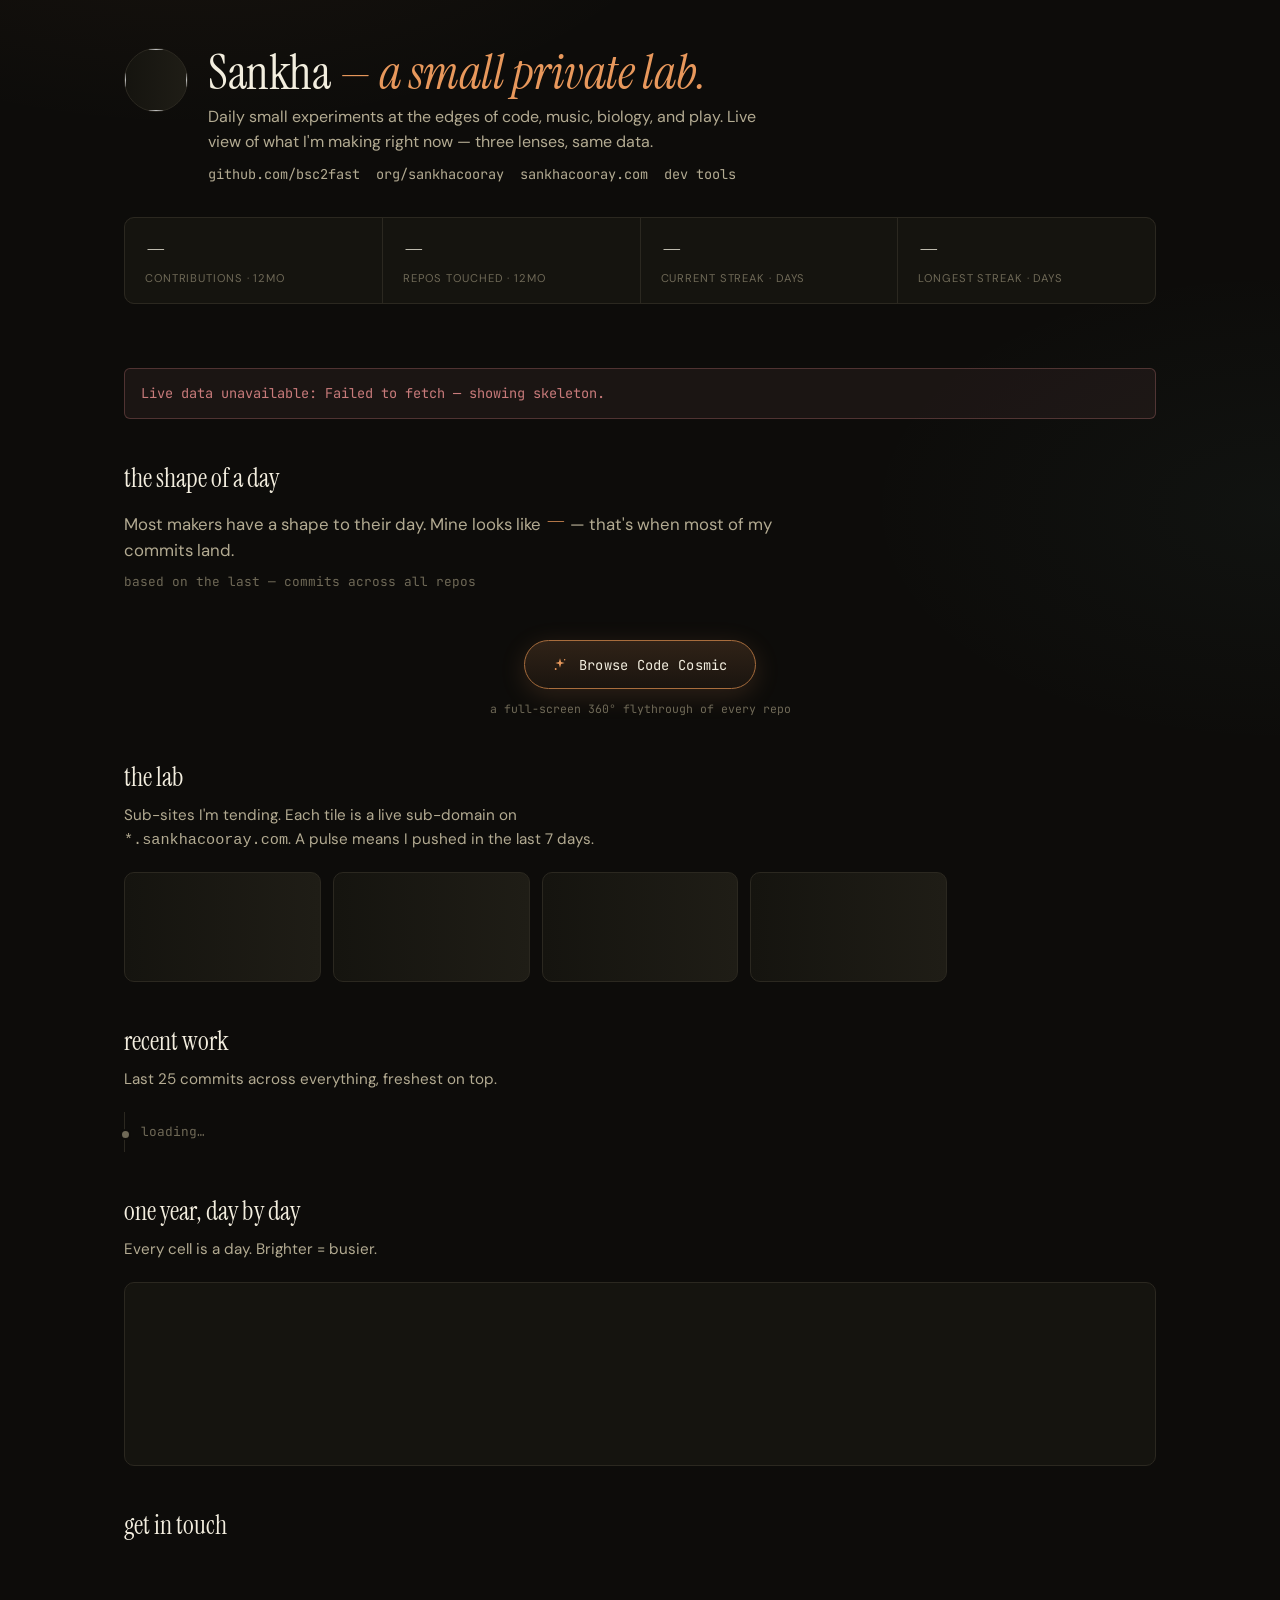
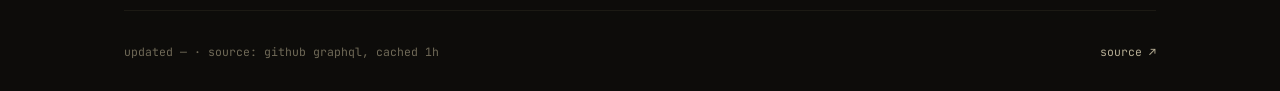
==== commit 8dcceccf: "Contact form: switch to shared cdn sankha-contact.js Replaces the inline form, CSS and submit script" ====
--- a/activity/index.html
+++ b/activity/index.html
@@ -554,31 +554,8 @@
 .muted { color: var(--text-muted); font-size: 0.8rem; font-family: 'JetBrains Mono', monospace; }
 
 /* ───────── contact form ───────── */
-.cf-wrap { max-width: 560px; }
-.cf-form[hidden] { display: none; }
-.cf-form fieldset { border: 0; margin: 0; padding: 0; display: grid; gap: 0.9rem; }
-.cf-form fieldset[disabled] { opacity: .55; }
-.cf-field { display: grid; gap: 0.4rem; }
-.cf-field label { font-family: 'JetBrains Mono', monospace; font-size: 0.7rem; text-transform: uppercase; letter-spacing: 1px; color: var(--text-muted); }
-.cf-field input, .cf-field textarea { width: 100%; box-sizing: border-box; background: var(--surface); border: 1px solid var(--border); border-radius: var(--radius-sm); color: var(--text); font-family: inherit; font-size: 0.95rem; padding: 0.7rem 0.85rem; resize: vertical; transition: border-color .18s ease, box-shadow .18s ease; }
-.cf-field input:focus, .cf-field textarea:focus { outline: none; border-color: var(--accent); box-shadow: 0 0 0 3px var(--accent-soft); }
-.cf-field input::placeholder, .cf-field textarea::placeholder { color: var(--text-muted); }
-.cf-hp { position: absolute; left: -9999px; width: 1px; height: 1px; overflow: hidden; }
-.cf-submit { margin-top: 1.1rem; display: inline-flex; align-items: center; justify-content: center; gap: 0.6rem; background: var(--accent); color: var(--bg); border: 0; border-radius: var(--radius-sm); cursor: pointer; font-family: 'JetBrains Mono', monospace; font-size: 0.78rem; text-transform: uppercase; letter-spacing: 1px; padding: 0.8rem 1.3rem; transition: opacity .18s ease, transform .12s ease; }
-.cf-submit:hover { opacity: .9; }
-.cf-submit:active { transform: translateY(1px); }
-.cf-submit.is-loading { pointer-events: none; opacity: .85; }
-.cf-spinner { display: none; width: 14px; height: 14px; border: 2px solid rgba(0,0,0,.3); border-top-color: var(--bg); border-radius: 50%; animation: cf-spin .7s linear infinite; }
-.cf-submit.is-loading .cf-spinner { display: inline-block; }
-@keyframes cf-spin { to { transform: rotate(360deg); } }
-.cf-status { min-height: 18px; margin: 0.8rem 0 0; font-size: 0.85rem; color: #ef6b6b; }
-.cf-success { padding: 0.5rem 0; }
-.cf-success[hidden] { display: none; }
-.cf-check { width: 50px; height: 50px; margin-bottom: 1rem; display: grid; place-items: center; border-radius: 50%; background: var(--accent-soft); color: var(--accent); }
-.cf-success h3 { font-family: 'Instrument Serif', serif; font-weight: 400; font-size: 1.5rem; }
-.cf-success p { color: var(--text-dim); margin: 0.4rem 0 0; font-size: 0.95rem; }
-.cf-again { margin-top: 1.2rem; background: transparent; border: 1px solid var(--border); color: var(--text-dim); border-radius: var(--radius-sm); cursor: pointer; font-family: 'JetBrains Mono', monospace; font-size: 0.72rem; text-transform: uppercase; letter-spacing: 1px; padding: 0.6rem 1rem; transition: border-color .18s ease, color .18s ease; }
-.cf-again:hover { border-color: var(--accent); color: var(--text); }
+/* shared contact form (cdn sankha-contact.js): keep the pitch below this page's small section headings */
+#contact .scc-say { font-size: clamp(19px, 2.6vh, 22px); }
 </style>
 </head>
 <body>
@@ -672,103 +649,13 @@
       </section>
 
       <section class="block" id="contact">
-        <h2>get in touch</h2>
-        <p class="lead">Working on something, hiring, or just want to compare notes? Send a note &mdash; it reaches me directly.</p>
-        <div class="cf-wrap">
-          <form class="cf-form" id="cfForm" novalidate>
-            <fieldset id="cfFields">
-              <div class="cf-field">
-                <label for="cf-name">name</label>
-                <input id="cf-name" name="name" type="text" autocomplete="name" required maxlength="200" placeholder="your name" />
-              </div>
-              <div class="cf-field">
-                <label for="cf-email">email</label>
-                <input id="cf-email" name="email" type="email" autocomplete="email" required maxlength="200" placeholder="you@example.com" />
-              </div>
-              <div class="cf-field">
-                <label for="cf-message">message</label>
-                <textarea id="cf-message" name="message" rows="5" required maxlength="5000" placeholder="what's on your mind?"></textarea>
-              </div>
-              <div class="cf-hp" aria-hidden="true">
-                <label for="cf-company">company</label>
-                <input id="cf-company" name="company" type="text" tabindex="-1" autocomplete="off" />
-              </div>
-            </fieldset>
-            <button class="cf-submit" id="cfSubmit" type="submit">
-              <span class="cf-label">send message</span>
-              <span class="cf-spinner" aria-hidden="true"></span>
-            </button>
-            <p class="cf-status" id="cfStatus" role="status" aria-live="polite"></p>
-          </form>
-          <div class="cf-success" id="cfSuccess" hidden>
-            <div class="cf-check" aria-hidden="true">
-              <svg viewBox="0 0 24 24" width="24" height="24" fill="none" stroke="currentColor" stroke-width="2.5"><path d="M5 13l4 4L19 7"/></svg>
-            </div>
-            <h3>message sent</h3>
-            <p>Thanks for reaching out &mdash; I'll get back to you soon.</p>
-            <button class="cf-again" id="cfAgain" type="button">send another</button>
-          </div>
+        <div id="scn-contact" data-source="dev.sankhacooray.com" data-case="lower"
+             data-pitch="Working on something, hiring, or just want to" data-pitch-em="compare notes?"
+             data-note="Send a note and it reaches me directly.">
+          <h2>get in touch</h2>
         </div>
       </section>
 
-      <script>
-      (function () {
-        "use strict";
-        var APPS_SCRIPT_URL = "https://script.google.com/macros/s/AKfycbzVh7KHZDVkO29XaSiF1zP7LqvwzPy_5yPs4GN4aAofezUaaWaSt36MAwxty_CXe_aSlQ/exec";
-        var form = document.getElementById("cfForm");
-        if (!form) return;
-        var fields = document.getElementById("cfFields");
-        var btn = document.getElementById("cfSubmit");
-        var statusEl = document.getElementById("cfStatus");
-        var success = document.getElementById("cfSuccess");
-        var again = document.getElementById("cfAgain");
-        var label = btn.querySelector(".cf-label");
-        var labelText = label ? label.textContent : "send message";
-        function setLoading(loading) {
-          fields.disabled = loading; btn.disabled = loading;
-          btn.classList.toggle("is-loading", loading);
-          btn.setAttribute("aria-busy", loading ? "true" : "false");
-          if (label) label.textContent = loading ? "sending…" : labelText;
-        }
-        function showError(msg) { statusEl.style.color = "#ef6b6b"; statusEl.textContent = msg; }
-        function showSuccess() {
-          statusEl.textContent = ""; form.hidden = true;
-          if (success) { success.hidden = false; success.scrollIntoView({ behavior: "smooth", block: "center" }); }
-        }
-        function resetToForm() {
-          if (success) success.hidden = true; form.reset(); form.hidden = false; statusEl.textContent = "";
-          var first = document.getElementById("cf-name");
-          if (first) setTimeout(function () { first.focus(); }, 150);
-        }
-        if (again) again.addEventListener("click", resetToForm);
-        form.addEventListener("submit", function (e) {
-          e.preventDefault(); statusEl.textContent = "";
-          if (!form.checkValidity()) { form.reportValidity(); return; }
-          var payload = {
-            name: form.elements["name"].value,
-            email: form.elements["email"].value,
-            message: form.elements["message"].value,
-            company: form.elements["company"].value,
-            userAgent: navigator.userAgent,
-            source: "dev.sankhacooray.com"
-          };
-          setLoading(true);
-          fetch(APPS_SCRIPT_URL, {
-            method: "POST",
-            headers: { "Content-Type": "text/plain;charset=utf-8" },
-            body: JSON.stringify(payload),
-            redirect: "follow"
-          })
-            .then(function (r) { return r.json(); })
-            .then(function (data) {
-              if (data && data.ok) showSuccess();
-              else showError((data && data.message) || "Something went wrong. Please try again.");
-            })
-            .catch(function () { showError("Network error — please try again, or reach me on LinkedIn."); })
-            .finally(function () { setLoading(false); });
-        });
-      })();
-      </script>
 
     </section>
 
@@ -1403,5 +1290,6 @@
   <div id="scn-footer"></div>
   <script async src="https://cdn.sankhacooray.com/js/sankha-footer.js?v=20260901"
           data-site="dev.sankhacooray.com"></script>
+<script defer src="https://cdn.sankhacooray.com/js/sankha-contact.js?v=20261025"></script>
 </body>
 </html>
